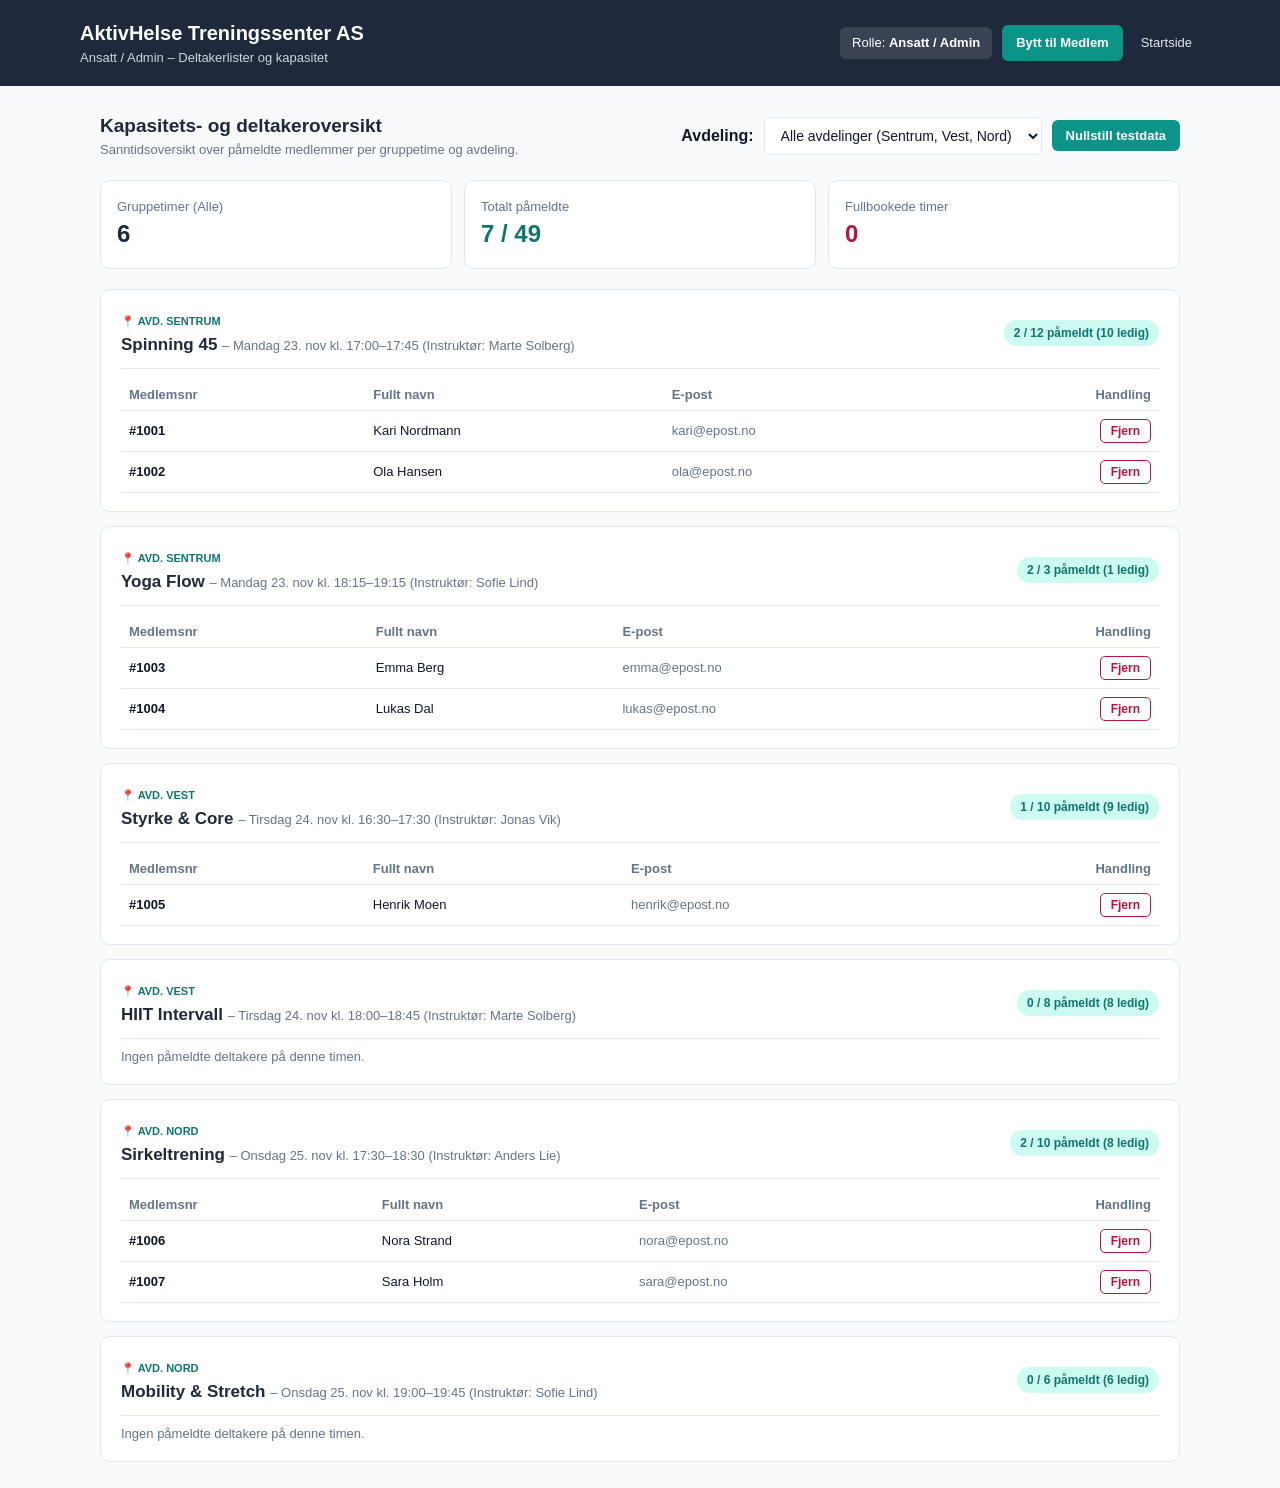
==== app/ansatt.html @ 0dde115e "first commit" ====
<!DOCTYPE html>
<html lang="no">
<head>
  <meta charset="UTF-8" />
  <meta name="viewport" content="width=device-width, initial-scale=1.0" />
  <title>AktivHelse – Ansatt & Admin</title>
  <link rel="stylesheet" href="css/style.css" />
</head>
<body>
  <header class="topbar">
    <div class="topbar-innhold">
      <div>
        <h1>AktivHelse Treningssenter AS</h1>
        <p class="undertittel">Ansatt / Admin – Deltakerlister og kapasitet</p>
      </div>
      <div class="rolle-bytte">
        <span class="aktiv-rolle">Rolle: <strong>Ansatt / Admin</strong></span>
        <a href="medlem.html" class="btn-sekundar">Bytt til Medlem</a>
        <a href="index.html" class="btn-lenke">Startside</a>
      </div>
    </div>
  </header>

  <main class="container">
    <section class="filter-bar">
      <div>
        <h2>Kapasitets- og deltakeroversikt</h2>
        <p class="meta">Sanntidsoversikt over påmeldte medlemmer per gruppetime og avdeling.</p>
      </div>
      <div class="filter-kontroll">
        <label for="ansatt-avdeling-filter"><strong>Avdeling:</strong></label>
        <select id="ansatt-avdeling-filter" onchange="tegnAnsattOversikt()">
          <option value="Alle">Alle avdelinger (Sentrum, Vest, Nord)</option>
          <option value="Sentrum">Avd. Sentrum</option>
          <option value="Vest">Avd. Vest</option>
          <option value="Nord">Avd. Nord</option>
        </select>
        <button type="button" class="btn-sekundar" onclick="nullstillDemo()">Nullstill testdata</button>
      </div>
    </section>

    <div id="status-melding" class="melding skjult" role="status"></div>
    <section id="ansatt-liste"></section>
  </main>

  <script src="js/storage.js"></script>
  <script src="js/ansatt.js"></script>
</body>
</html>
---- app/css/style.css ----
:root {
  --bg-skifer: #F8FAFC;
  --kort-hvit: #FFFFFF;
  --ramme: #E2E8F0;
  --mork-skifer: #1E293B;
  --koks: #0F172A;
  --tekst-dempet: #64748B;
  --salvie: #0D9488;
  --salvie-mork: #0F766E;
  --lys-salvie: #CCFBF1;
  --varsel-rod: #BE123C;
  --varsel-rosa: #FFE4E6;
}

* {
  box-sizing: border-box;
  margin: 0;
  padding: 0;
  font-family: -apple-system, BlinkMacSystemFont, "Segoe UI", Roboto, sans-serif;
}

body {
  background-color: var(--bg-skifer);
  color: var(--koks);
  line-height: 1.5;
}

/* Startportal (index.html) */
body.sentrert-side {
  display: flex;
  align-items: center;
  justify-content: center;
  min-height: 100vh;
  padding: 20px;
}

.portal-kort {
  background: var(--kort-hvit);
  border: 1px solid var(--ramme);
  border-radius: 14px;
  max-width: 640px;
  width: 100%;
  padding: 36px;
  box-shadow: 0 10px 25px rgba(15, 23, 42, 0.05);
}

.merkelapp {
  display: inline-block;
  background: var(--lys-salvie);
  color: var(--salvie-mork);
  font-size: 12px;
  font-weight: 700;
  padding: 4px 10px;
  border-radius: 999px;
  margin-bottom: 12px;
}

.portal-kort h1 {
  font-size: 26px;
  color: var(--mork-skifer);
  margin-bottom: 8px;
}

.undertittel {
  color: var(--tekst-dempet);
  font-size: 14px;
}

.rolle-valg {
  display: flex;
  flex-direction: column;
  gap: 14px;
  margin: 26px 0 20px;
}

.rolle-kort {
  display: flex;
  align-items: center;
  gap: 16px;
  padding: 18px 20px;
  border: 1.5px solid var(--ramme);
  border-radius: 10px;
  text-decoration: none;
  color: inherit;
  transition: all 0.15s ease;
}

.rolle-kort:hover {
  border-color: var(--salvie);
  background-color: #F0FDFA;
}

.rolle-ikon {
  font-size: 28px;
}

.rolle-kort h2 {
  font-size: 17px;
  color: var(--mork-skifer);
  margin-bottom: 2px;
}

.rolle-kort p {
  font-size: 13px;
  color: var(--tekst-dempet);
}

.fotnote {
  font-size: 12px;
  color: var(--tekst-dempet);
}

/* Topplinje (medlem.html & ansatt.html) */
.topbar {
  background-color: var(--mork-skifer);
  color: #FFFFFF;
  padding: 18px 24px;
}

.topbar-innhold {
  max-width: 1120px;
  margin: 0 auto;
  display: flex;
  justify-content: space-between;
  align-items: center;
  flex-wrap: wrap;
  gap: 12px;
}

.topbar h1 {
  font-size: 20px;
}

.topbar .undertittel {
  color: #CBD5E1;
  font-size: 13px;
}

.rolle-bytte {
  display: flex;
  align-items: center;
  gap: 10px;
  flex-wrap: wrap;
}

.aktiv-rolle {
  font-size: 13px;
  background: rgba(255, 255, 255, 0.12);
  padding: 6px 12px;
  border-radius: 6px;
}

.btn-sekundar {
  background-color: var(--salvie);
  color: #FFFFFF;
  border: none;
  padding: 8px 14px;
  border-radius: 6px;
  font-size: 13px;
  font-weight: 600;
  text-decoration: none;
  cursor: pointer;
}

.btn-sekundar:hover {
  background-color: var(--salvie-mork);
}

.btn-lenke {
  color: #E2E8F0;
  font-size: 13px;
  text-decoration: none;
  padding: 6px 8px;
}

.btn-lenke:hover {
  text-decoration: underline;
}

/* Hovedinnhold & Kort */
.container {
  max-width: 1120px;
  margin: 26px auto;
  padding: 0 20px;
}

.kort {
  background: var(--kort-hvit);
  border: 1px solid var(--ramme);
  border-radius: 10px;
  padding: 18px 20px;
}

.filter-bar {
  display: flex;
  justify-content: space-between;
  align-items: center;
  flex-wrap: wrap;
  gap: 12px;
  margin-bottom: 20px;
}

.filter-bar h2 {
  font-size: 19px;
  color: var(--mork-skifer);
}

.filter-kontroll {
  display: flex;
  align-items: center;
  gap: 10px;
  flex-wrap: wrap;
}

select,
input[type="text"],
input[type="email"] {
  width: 100%;
  padding: 9px 12px;
  border: 1px solid var(--ramme);
  border-radius: 6px;
  font-size: 14px;
  background: #FFFFFF;
  color: var(--koks);
}

.filter-kontroll select {
  width: auto;
}

input:focus,
select:focus {
  outline: none;
  border-color: var(--salvie);
}

/* Statusmeldinger */
.melding {
  padding: 12px 16px;
  border-radius: 8px;
  margin-bottom: 18px;
  font-size: 14px;
  font-weight: 600;
}

.melding.skjult {
  display: none;
}

.melding.suksess {
  background-color: var(--lys-salvie);
  color: var(--salvie-mork);
  border: 1px solid var(--salvie);
}

.melding.feil {
  background-color: var(--varsel-rosa);
  color: var(--varsel-rod);
  border: 1px solid var(--varsel-rod);
}

/* Timeplan rutenett */
.timeplan-grid {
  display: grid;
  grid-template-columns: repeat(auto-fill, minmax(310px, 1fr));
  gap: 18px;
}

.time-kort {
  background: var(--kort-hvit);
  border: 1px solid var(--ramme);
  border-radius: 10px;
  padding: 20px;
  display: flex;
  flex-direction: column;
  justify-content: space-between;
  gap: 14px;
}

.badge {
  display: inline-block;
  font-size: 12px;
  font-weight: 700;
  padding: 4px 10px;
  border-radius: 999px;
}

.badge-ledig {
  background-color: var(--lys-salvie);
  color: var(--salvie-mork);
}

.badge-full {
  background-color: var(--varsel-rosa);
  color: var(--varsel-rod);
}

.meta {
  font-size: 13px;
  color: var(--tekst-dempet);
}

.handlinger {
  border-top: 1px solid var(--ramme);
  padding-top: 12px;
}

.btn-paameld {
  width: 100%;
  background-color: var(--mork-skifer);
  color: #FFFFFF;
  border: none;
  padding: 10px;
  border-radius: 6px;
  font-size: 14px;
  font-weight: 600;
  cursor: pointer;
}

.btn-paameld:hover:not(:disabled) {
  background-color: var(--koks);
}

.btn-paameld:disabled {
  background-color: #94A3B8;
  cursor: not-allowed;
}

.btn-avmeld {
  background: transparent;
  color: var(--varsel-rod);
  border: 1px solid var(--varsel-rod);
  padding: 4px 10px;
  border-radius: 5px;
  font-size: 12px;
  font-weight: 600;
  cursor: pointer;
}

.btn-avmeld:hover {
  background-color: var(--varsel-rosa);
}
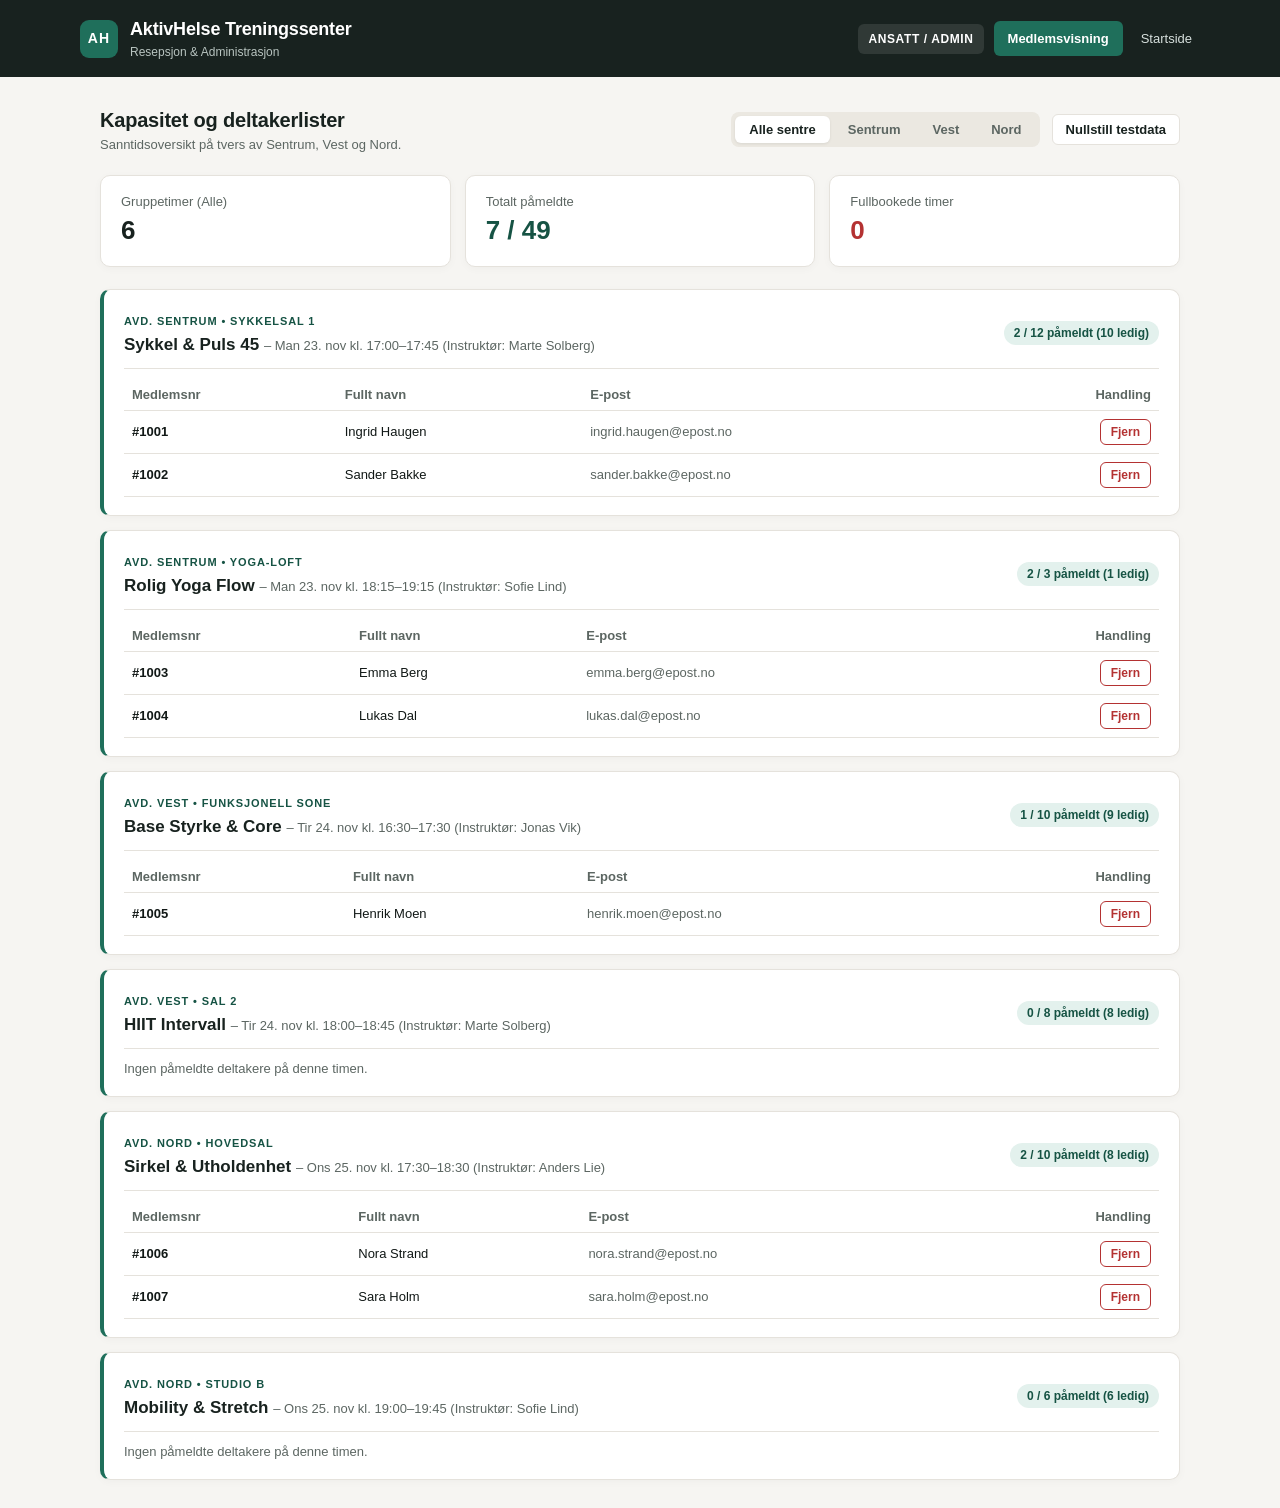
==== commit 9c0a4042: "Endret layout og farger" ====
--- a/app/ansatt.html
+++ b/app/ansatt.html
@@ -3,19 +3,22 @@
 <head>
   <meta charset="UTF-8" />
   <meta name="viewport" content="width=device-width, initial-scale=1.0" />
-  <title>AktivHelse – Ansatt & Admin</title>
+  <title>AktivHelse – Resepsjon &amp; Ansatt</title>
   <link rel="stylesheet" href="css/style.css" />
 </head>
 <body>
   <header class="topbar">
     <div class="topbar-innhold">
-      <div>
-        <h1>AktivHelse Treningssenter AS</h1>
-        <p class="undertittel">Ansatt / Admin – Deltakerlister og kapasitet</p>
+      <div class="brand-rad">
+        <span class="brand-ikon">AH</span>
+        <div>
+          <h1>AktivHelse Treningssenter</h1>
+          <p class="undertittel">Resepsjon &amp; Administrasjon</p>
+        </div>
       </div>
       <div class="rolle-bytte">
-        <span class="aktiv-rolle">Rolle: <strong>Ansatt / Admin</strong></span>
-        <a href="medlem.html" class="btn-sekundar">Bytt til Medlem</a>
+        <span class="aktiv-rolle">Ansatt / Admin</span>
+        <a href="medlem.html" class="btn-sekundar">Medlemsvisning</a>
         <a href="index.html" class="btn-lenke">Startside</a>
       </div>
     </div>
@@ -24,18 +27,18 @@
   <main class="container">
     <section class="filter-bar">
       <div>
-        <h2>Kapasitets- og deltakeroversikt</h2>
-        <p class="meta">Sanntidsoversikt over påmeldte medlemmer per gruppetime og avdeling.</p>
+        <h2>Kapasitet og deltakerlister</h2>
+        <p class="meta">Sanntidsoversikt på tvers av Sentrum, Vest og Nord.</p>
       </div>
       <div class="filter-kontroll">
-        <label for="ansatt-avdeling-filter"><strong>Avdeling:</strong></label>
-        <select id="ansatt-avdeling-filter" onchange="tegnAnsattOversikt()">
-          <option value="Alle">Alle avdelinger (Sentrum, Vest, Nord)</option>
-          <option value="Sentrum">Avd. Sentrum</option>
-          <option value="Vest">Avd. Vest</option>
-          <option value="Nord">Avd. Nord</option>
-        </select>
-        <button type="button" class="btn-sekundar" onclick="nullstillDemo()">Nullstill testdata</button>
+        <div class="chip-gruppe" role="group" aria-label="Velg avdeling">
+          <button type="button" class="chip aktiv" onclick="velgAnsattChip('Alle', this)">Alle sentre</button>
+          <button type="button" class="chip" onclick="velgAnsattChip('Sentrum', this)">Sentrum</button>
+          <button type="button" class="chip" onclick="velgAnsattChip('Vest', this)">Vest</button>
+          <button type="button" class="chip" onclick="velgAnsattChip('Nord', this)">Nord</button>
+        </div>
+        <input type="hidden" id="ansatt-avdeling-filter" value="Alle" />
+        <button type="button" class="btn-outline" onclick="nullstillDemo()">Nullstill testdata</button>
       </div>
     </section>
 
--- a/app/css/style.css
+++ b/app/css/style.css
@@ -1,22 +1,23 @@
 :root {
-  --bg-skifer: #F8FAFC;
+  --bg-skifer: #F6F5F2;
   --kort-hvit: #FFFFFF;
-  --ramme: #E2E8F0;
-  --mork-skifer: #1E293B;
-  --koks: #0F172A;
-  --tekst-dempet: #64748B;
-  --salvie: #0D9488;
-  --salvie-mork: #0F766E;
-  --lys-salvie: #CCFBF1;
-  --varsel-rod: #BE123C;
-  --varsel-rosa: #FFE4E6;
+  --ramme: #E5E2DC;
+  --mork-skifer: #18221F;
+  --koks: #111816;
+  --tekst-dempet: #5C6662;
+  --salvie: #1F6F5B;
+  --salvie-mork: #165344;
+  --lys-salvie: #E3F1ED;
+  --varsel-gul: #D97706;
+  --varsel-rod: #B43232;
+  --varsel-rosa: #FBEAEA;
 }
 
 * {
   box-sizing: border-box;
   margin: 0;
   padding: 0;
-  font-family: -apple-system, BlinkMacSystemFont, "Segoe UI", Roboto, sans-serif;
+  font-family: "Inter", -apple-system, BlinkMacSystemFont, "Segoe UI", Roboto, sans-serif;
 }
 
 body {
@@ -25,6 +26,28 @@
   line-height: 1.5;
 }
 
+/* Merkevare-ikon (AH) */
+.brand-rad {
+  display: flex;
+  align-items: center;
+  gap: 12px;
+}
+
+.brand-ikon {
+  display: inline-flex;
+  align-items: center;
+  justify-content: center;
+  width: 38px;
+  height: 38px;
+  background-color: var(--salvie);
+  color: #FFFFFF;
+  font-weight: 800;
+  font-size: 14px;
+  letter-spacing: 0.08em;
+  border-radius: 9px;
+  flex-shrink: 0;
+}
+
 /* Startportal (index.html) */
 body.sentrert-side {
   display: flex;
@@ -37,26 +60,18 @@
 .portal-kort {
   background: var(--kort-hvit);
   border: 1px solid var(--ramme);
+  border-top: 4px solid var(--salvie);
   border-radius: 14px;
-  max-width: 640px;
+  max-width: 600px;
   width: 100%;
-  padding: 36px;
-  box-shadow: 0 10px 25px rgba(15, 23, 42, 0.05);
-}
-
-.merkelapp {
-  display: inline-block;
-  background: var(--lys-salvie);
-  color: var(--salvie-mork);
-  font-size: 12px;
-  font-weight: 700;
-  padding: 4px 10px;
-  border-radius: 999px;
-  margin-bottom: 12px;
+  padding: 38px;
+  box-shadow: 0 12px 30px rgba(24, 34, 31, 0.06);
 }
 
 .portal-kort h1 {
   font-size: 26px;
+  font-weight: 700;
+  letter-spacing: -0.02em;
   color: var(--mork-skifer);
   margin-bottom: 8px;
 }
@@ -70,7 +85,7 @@
   display: flex;
   flex-direction: column;
   gap: 14px;
-  margin: 26px 0 20px;
+  margin-top: 26px;
 }
 
 .rolle-kort {
@@ -87,15 +102,26 @@
 
 .rolle-kort:hover {
   border-color: var(--salvie);
-  background-color: #F0FDFA;
-}
-
-.rolle-ikon {
-  font-size: 28px;
+  background-color: #F4F9F7;
+  transform: translateY(-1px);
+}
+
+.rolle-merke {
+  width: 42px;
+  height: 42px;
+  border-radius: 9px;
+  background: var(--lys-salvie);
+  color: var(--salvie-mork);
+  font-weight: 800;
+  font-size: 16px;
+  display: flex;
+  align-items: center;
+  justify-content: center;
+  flex-shrink: 0;
 }
 
 .rolle-kort h2 {
-  font-size: 17px;
+  font-size: 16px;
   color: var(--mork-skifer);
   margin-bottom: 2px;
 }
@@ -105,16 +131,11 @@
   color: var(--tekst-dempet);
 }
 
-.fotnote {
-  font-size: 12px;
-  color: var(--tekst-dempet);
-}
-
-/* Topplinje (medlem.html & ansatt.html) */
+/* Topplinje */
 .topbar {
   background-color: var(--mork-skifer);
   color: #FFFFFF;
-  padding: 18px 24px;
+  padding: 16px 24px;
 }
 
 .topbar-innhold {
@@ -128,12 +149,14 @@
 }
 
 .topbar h1 {
-  font-size: 20px;
+  font-size: 18px;
+  font-weight: 700;
+  letter-spacing: -0.01em;
 }
 
 .topbar .undertittel {
-  color: #CBD5E1;
-  font-size: 13px;
+  color: #B8C4C0;
+  font-size: 12px;
 }
 
 .rolle-bytte {
@@ -144,9 +167,12 @@
 }
 
 .aktiv-rolle {
-  font-size: 13px;
-  background: rgba(255, 255, 255, 0.12);
-  padding: 6px 12px;
+  font-size: 12px;
+  font-weight: 600;
+  text-transform: uppercase;
+  letter-spacing: 0.05em;
+  background: rgba(255, 255, 255, 0.1);
+  padding: 6px 10px;
   border-radius: 6px;
 }
 
@@ -166,21 +192,37 @@
   background-color: var(--salvie-mork);
 }
 
+.btn-outline {
+  background: var(--kort-hvit);
+  color: var(--mork-skifer);
+  border: 1px solid var(--ramme);
+  padding: 7px 13px;
+  border-radius: 6px;
+  font-size: 13px;
+  font-weight: 600;
+  cursor: pointer;
+}
+
+.btn-outline:hover {
+  border-color: var(--mork-skifer);
+}
+
 .btn-lenke {
-  color: #E2E8F0;
+  color: #D6DFDC;
   font-size: 13px;
   text-decoration: none;
   padding: 6px 8px;
 }
 
 .btn-lenke:hover {
+  color: #FFFFFF;
   text-decoration: underline;
 }
 
-/* Hovedinnhold & Kort */
+/* Container & Kort */
 .container {
   max-width: 1120px;
-  margin: 26px auto;
+  margin: 28px auto;
   padding: 0 20px;
 }
 
@@ -188,7 +230,8 @@
   background: var(--kort-hvit);
   border: 1px solid var(--ramme);
   border-radius: 10px;
-  padding: 18px 20px;
+  padding: 20px;
+  box-shadow: 0 2px 8px rgba(24, 34, 31, 0.03);
 }
 
 .filter-bar {
@@ -196,41 +239,70 @@
   justify-content: space-between;
   align-items: center;
   flex-wrap: wrap;
+  gap: 14px;
+  margin-bottom: 20px;
+}
+
+.filter-bar h2 {
+  font-size: 20px;
+  letter-spacing: -0.01em;
+  color: var(--mork-skifer);
+}
+
+.filter-kontroll {
+  display: flex;
+  align-items: center;
   gap: 12px;
-  margin-bottom: 20px;
-}
-
-.filter-bar h2 {
-  font-size: 19px;
-  color: var(--mork-skifer);
-}
-
-.filter-kontroll {
-  display: flex;
-  align-items: center;
-  gap: 10px;
   flex-wrap: wrap;
 }
 
-select,
+/* Avdelings-chips */
+.chip-gruppe {
+  display: inline-flex;
+  background: #EBE8E1;
+  padding: 4px;
+  border-radius: 8px;
+  gap: 4px;
+  flex-wrap: wrap;
+}
+
+.chip {
+  border: none;
+  background: transparent;
+  color: var(--tekst-dempet);
+  padding: 6px 14px;
+  border-radius: 6px;
+  font-size: 13px;
+  font-weight: 600;
+  cursor: pointer;
+  transition: all 0.15s ease;
+}
+
+.chip:hover {
+  color: var(--mork-skifer);
+}
+
+.chip.aktiv {
+  background: var(--kort-hvit);
+  color: var(--mork-skifer);
+  box-shadow: 0 1px 3px rgba(0, 0, 0, 0.08);
+}
+
+/* Skjemafelt */
 input[type="text"],
 input[type="email"] {
   width: 100%;
-  padding: 9px 12px;
+  padding: 10px 12px;
   border: 1px solid var(--ramme);
-  border-radius: 6px;
+  border-radius: 7px;
   font-size: 14px;
+  background: #FAF9F7;
+  color: var(--koks);
+}
+
+input:focus {
+  outline: none;
   background: #FFFFFF;
-  color: var(--koks);
-}
-
-.filter-kontroll select {
-  width: auto;
-}
-
-input:focus,
-select:focus {
-  outline: none;
   border-color: var(--salvie);
 }
 
@@ -262,26 +334,46 @@
 /* Timeplan rutenett */
 .timeplan-grid {
   display: grid;
-  grid-template-columns: repeat(auto-fill, minmax(310px, 1fr));
+  grid-template-columns: repeat(auto-fill, minmax(315px, 1fr));
   gap: 18px;
 }
 
 .time-kort {
   background: var(--kort-hvit);
   border: 1px solid var(--ramme);
+  border-top: 3px solid var(--salvie);
   border-radius: 10px;
   padding: 20px;
   display: flex;
   flex-direction: column;
   justify-content: space-between;
-  gap: 14px;
+  gap: 16px;
+  box-shadow: 0 2px 8px rgba(24, 34, 31, 0.04);
+  transition: transform 0.15s ease, box-shadow 0.15s ease;
+}
+
+.time-kort:hover {
+  transform: translateY(-2px);
+  box-shadow: 0 6px 16px rgba(24, 34, 31, 0.07);
+}
+
+.time-kort.full {
+  border-top-color: var(--varsel-rod);
+}
+
+.avdeling-tag {
+  font-size: 11px;
+  font-weight: 700;
+  text-transform: uppercase;
+  letter-spacing: 0.08em;
+  color: var(--salvie-mork);
 }
 
 .badge {
   display: inline-block;
   font-size: 12px;
   font-weight: 700;
-  padding: 4px 10px;
+  padding: 3px 10px;
   border-radius: 999px;
 }
 
@@ -300,29 +392,51 @@
   color: var(--tekst-dempet);
 }
 
-.handlinger {
-  border-top: 1px solid var(--ramme);
-  padding-top: 12px;
-}
-
+/* Visuell kapasitetsmåler */
+.kapasitet-bar {
+  width: 100%;
+  height: 5px;
+  background: #EBE8E1;
+  border-radius: 999px;
+  overflow: hidden;
+  margin-bottom: 12px;
+}
+
+.kapasitet-fyll {
+  height: 100%;
+  background: var(--salvie);
+  border-radius: 999px;
+  transition: width 0.25s ease;
+}
+
+.kapasitet-fyll.nesten-full {
+  background: var(--varsel-gul);
+}
+
+.kapasitet-fyll.full {
+  background: var(--varsel-rod);
+}
+
+/* Knapper */
 .btn-paameld {
   width: 100%;
   background-color: var(--mork-skifer);
   color: #FFFFFF;
   border: none;
-  padding: 10px;
-  border-radius: 6px;
+  padding: 10px 14px;
+  border-radius: 7px;
   font-size: 14px;
   font-weight: 600;
   cursor: pointer;
+  transition: background-color 0.15s ease;
 }
 
 .btn-paameld:hover:not(:disabled) {
-  background-color: var(--koks);
+  background-color: var(--salvie-mork);
 }
 
 .btn-paameld:disabled {
-  background-color: #94A3B8;
+  background-color: #A3ABA8;
   cursor: not-allowed;
 }
 
@@ -330,8 +444,8 @@
   background: transparent;
   color: var(--varsel-rod);
   border: 1px solid var(--varsel-rod);
-  padding: 4px 10px;
-  border-radius: 5px;
+  padding: 5px 10px;
+  border-radius: 6px;
   font-size: 12px;
   font-weight: 600;
   cursor: pointer;
